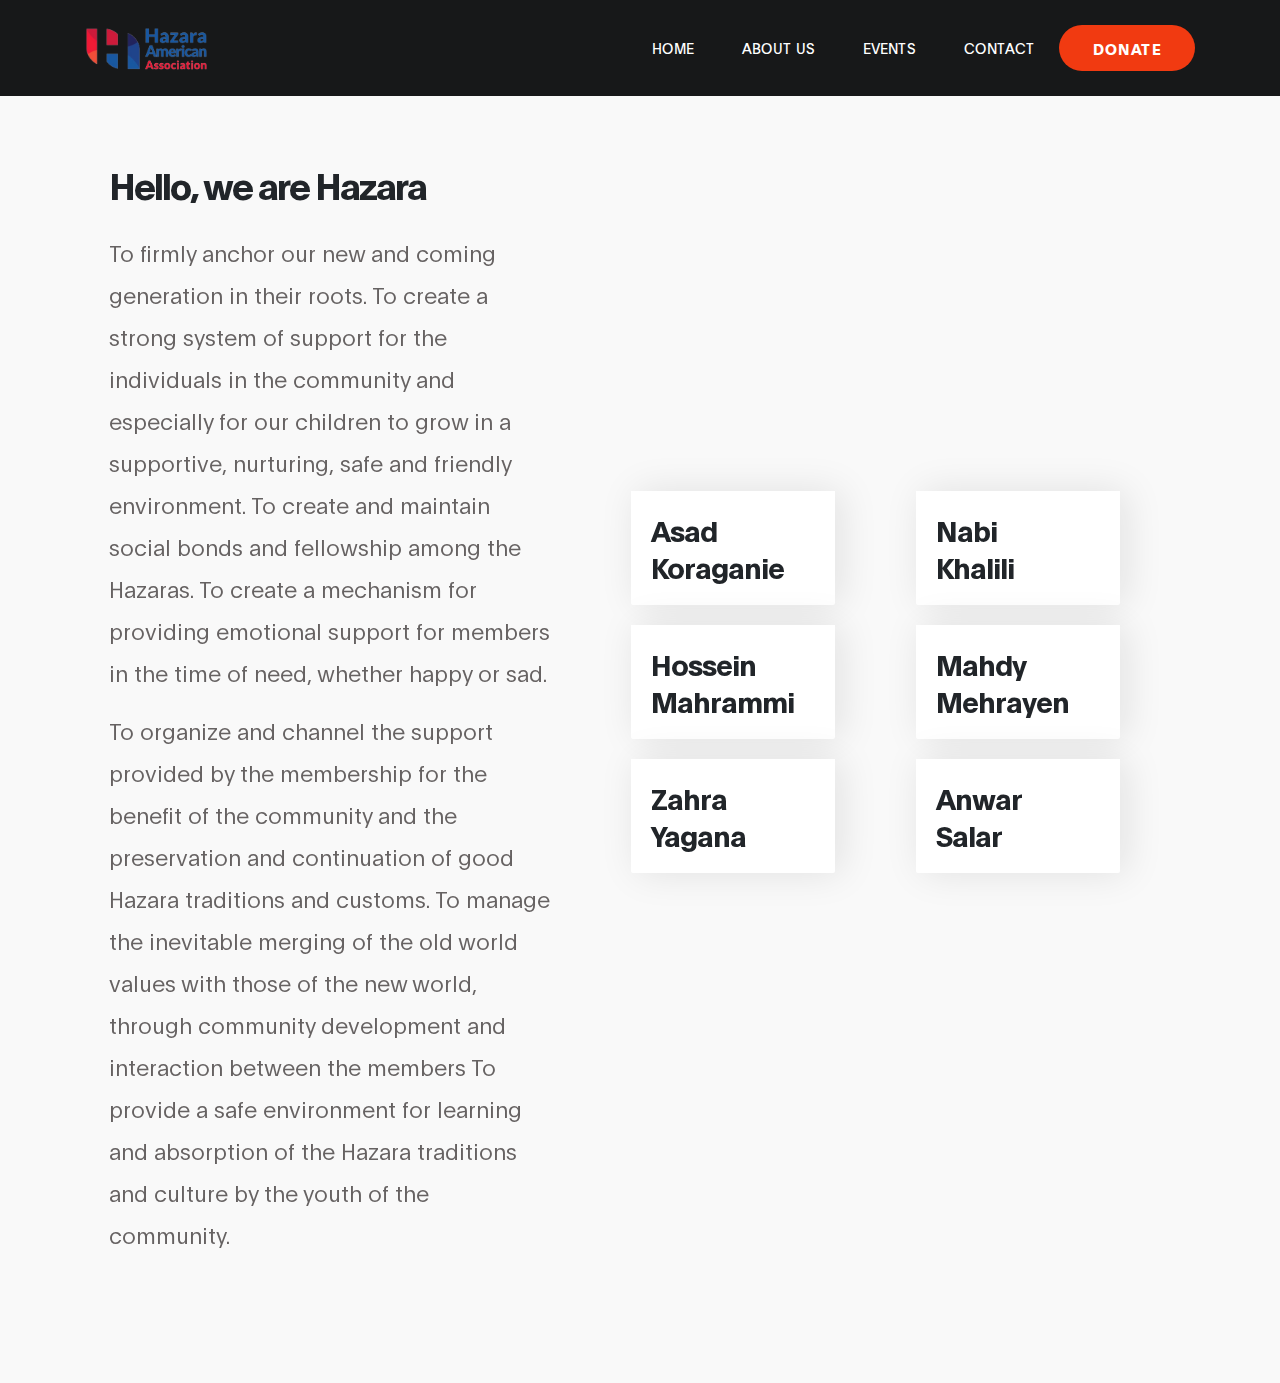
==== about.html @ 3518e9fa "last-commit" ====
<html lang="en">
<head>
    <meta charset="UTF-8">
    <meta http-equiv="X-UA-Compatible" content="IE=edge">
    <meta name="viewport" content="width=device-width, initial-scale=1.0">
    <link rel="shortcut icon" type="image/jpg" href="./2.png"/>
     <meta charset="UTF-8">
     <meta http-equiv="X-UA-Compatible" content="IE=Edge">
     <meta name="description" content="">
     <meta name="keywords" content="">
     <meta name="author" content="">
     <meta name="viewport" content="width=device-width, initial-scale=1, maximum-scale=1">

     <link href="https://fonts.googleapis.com/icon?family=Material+Icons" rel="stylesheet">
     <link rel="stylesheet" href="css/bootstrap.min.css">
     <link rel="stylesheet" href="css/font-awesome.min.css">
     <link rel="stylesheet" href="css/aos.css">
     <!-- MAIN CSS -->
     <link rel="stylesheet" href="css/tooplate-gymso-style.css">
    <title>About</title>
</head>
<body data-spy="scroll" data-target="#navbarNav" data-offset="50">
         <!-- ABOUT -->
         <nav class="navbar navbar-expand-lg fixed-top">
            <div class="container">
              <img id="logo" src="./images/logo.png" href="index.html" alt="logo" />
      
              <button
                class="navbar-toggler"
                type="button"
                data-toggle="collapse"
                data-target="#navbarNav"
                aria-controls="navbarNav"
                aria-expanded="false"
                aria-label="Toggle navigation"
              >
                <span class="navbar-toggler-icon"></span>
              </button>
      
              <div class="collapse navbar-collapse" id="navbarNav">
                <ul class="navbar-nav ml-lg-auto">
                  <li class="nav-item">
                    <a href="index.html" class="nav-link smoothScroll">Home</a>
                  </li>
      
                  <li class="nav-item">
                    <a href="about.html" class="nav-link smoothScroll">About Us</a>
                  </li>
      
                  <li class="nav-item">
                    <a href="events.html" class="nav-link smoothScroll">Events</a>
                  </li>
      
                  <li class="nav-item"></li>
      
                  <li class="nav-item">
                    <a href="contact.html" class="nav-link smoothScroll">Contact</a>
                  </li>
      
                  <li id="button-it" class="nav-item">
                    <a href="" class="nav-link smoothScroll">Donate</a>
                  </li>
                </ul>
              </div>
            </div>
          </nav>
         <section class="about section" id="about">
            <div class="container">
                 <div class="row">
    
                         <div class="mt-lg-5 mb-lg-0 mb-4 col-lg-5 col-md-10 mx-auto col-12">
                             <h2 class="mb-4" data-aos="fade-up" data-aos-delay="300">Hello, we are Hazara</h2>
                            <div class="fadeitup" data-aos="fade-up" data-aos-delay="400">
                             <p class="spaceIt" >To firmly anchor our new and coming generation in their roots. 
                                To create a strong system of support for the individuals in the community and especially for our children to grow in a supportive, nurturing, safe and friendly environment.
                                To create and maintain social bonds and fellowship among the Hazaras.
                                To create a mechanism for providing emotional support for members in the time of need, whether happy or sad. 
                                </p>
    
                             <p class="spaceIt">To organize and channel the support provided by the membership for the benefit of the community and the preservation and continuation of good Hazara traditions and customs.
                                To manage the inevitable merging of the old world values with those of the new world, through community development and interaction between the members
                                To provide a safe environment for learning and absorption of the Hazara traditions and culture by the youth of the community.    
                            </p>
                        </div>
    
                         </div>
                         <div class="ml-lg-auto col-lg-3 col-md-6 col-12" data-aos="fade-up" data-aos-delay="700">
                             <div class="team-thumb">
                                 <img src="https://upload.wikimedia.org/wikipedia/commons/thumb/b/bc/Unknown_person.jpg/694px-Unknown_person.jpg" class="img-fluid" alt="">
    
                                 <div class="team-info d-flex flex-column">
    
                                     <h3>Asad</h3>
                                     <h3>Koraganie</h3>
    
                                 </div>
                             </div>
                             <div class="team-thumb">
                                <img src="https://upload.wikimedia.org/wikipedia/commons/thumb/b/bc/Unknown_person.jpg/694px-Unknown_person.jpg" class="img-fluid" alt="">
    
                                <div class="team-info d-flex flex-column">
    
                                    <h3>Hossein</h3>
                                    <h3>Mahrammi</h3>
                                </div>
                            </div>
                            <div class="team-thumb">
                                <img src="https://upload.wikimedia.org/wikipedia/commons/thumb/b/bc/Unknown_person.jpg/694px-Unknown_person.jpg" class="img-fluid" alt="">
    
                                <div class="team-info d-flex flex-column">
    
                                    <h3>Zahra</h3>
                                    <h3>Yagana</h3>
                                </div>
                            </div>
                         </div>
                         
    
                         <div class="mr-lg-auto mt-5 mt-lg-0 mt-md-0 col-lg-3 col-md-6 col-12" data-aos="fade-up" data-aos-delay="800">
                             <div class="team-thumb">
                                <img src="https://upload.wikimedia.org/wikipedia/commons/thumb/b/bc/Unknown_person.jpg/694px-Unknown_person.jpg" class="img-fluid" alt="">
    
                                 <div class="team-info d-flex flex-column">
    
                                     <h3>Nabi</h3>
                                     <h3>Khalili</h3>
                                 </div>
                             </div>
                             <div class="team-thumb">
                                <img src="https://upload.wikimedia.org/wikipedia/commons/thumb/b/bc/Unknown_person.jpg/694px-Unknown_person.jpg" class="img-fluid" alt="">
    
                                <div class="team-info d-flex flex-column">
    
                                    <h3>Mahdy</h3>
                                    <h3>Mehrayen</h3>
                                </div>
                            </div>
                            <div class="team-thumb">
                                <img src="https://upload.wikimedia.org/wikipedia/commons/thumb/b/bc/Unknown_person.jpg/694px-Unknown_person.jpg" class="img-fluid" alt="">
    
                                <div class="team-info d-flex flex-column">
    
                                    <h3>Anwar</h3>
                                    <h3>Salar</h3>
    
                                </div>
                            </div>
                         </div>
    
                         
                 </div>
                 
            </div>
    </section>
    <script src="js/jquery.min.js"></script>
    <script src="js/bootstrap.min.js"></script>
    <script src="js/aos.js"></script>
    <script src="js/smoothscroll.js"></script>
    <script src="js/custom.js"></script>
</body>
</html>
---- css/tooplate-gymso-style.css ----
/*

Tooplate 2119 Gymso Fitness

https://www.tooplate.com/view/2119-gymso-fitness

*/

@font-face {
  font-family: "Plain";
  src: url("../fonts/Plain-Regular.woff2") format("woff2"),
    url("../fonts/Plain-Regular.woff") format("woff");
  font-weight: normal;
  font-style: normal;
}

@font-face {
  font-family: "Plain";
  src: url("../fonts/Plain-Light.woff2") format("woff2"),
    url("../fonts/Plain-Light.woff") format("woff");
  font-weight: 300;
  font-style: normal;
}

@font-face {
  font-family: "Plain";
  src: url("../fonts/Plain-Bold.woff2") format("woff2"),
    url("../fonts/Plain-Bold.woff") format("woff");
  font-weight: bold;
  font-style: normal;
}

:root {
  --primary-color: #f13a11;
  --white-color: #ffffff;
  --dark-color: #171819;
  --about-bg-color: #f9f9f9;

  --gray-color: #909090;
  --link-color: #404040;
  --p-color: #666262;

  --base-font-family: "Plain", sans-serif;
  --font-weight-bold: bold;
  --font-weight-normal: normal;
  --font-weight-light: 300;
  --font-weight-thin: 100;

  --h1-font-size: 48px;
  --h2-font-size: 36px;
  --h3-font-size: 28px;
  --h4-font-size: 24px;
  --h5-font-size: 22px;
  --h6-font-size: 22px;
  --p-font-size: 18px;
  --base-font-size: 16px;
  --menu-font-size: 14px;

  --border-radius-large: 100%;
  --border-radius-small: 2px;
}

body {
  background: var(--white-color);
  font-family: var(--base-font-family);
}

/*---------------------------------------
     TYPOGRAPHY              
  -----------------------------------------*/

h1,
h2,
h3,
h4,
h5,
h6 {
  font-weight: var(--font-weight-thin);
  line-height: normal;
}

h1 {
  font-size: var(--h1-font-size);
  font-weight: var(--font-weight-bold);
  letter-spacing: -1px;
  text-transform: uppercase;
  margin: 20px 0;
}

h2 {
  font-size: var(--h2-font-size);
  font-weight: var(--font-weight-bold);
  letter-spacing: -2px;
}

h3 {
  font-size: var(--h3-font-size);
  font-weight: var(--font-weight-bold);
  letter-spacing: -1px;
  margin: 0;
}

h4 {
  font-size: var(--h4-font-size);
}

h5 {
  font-size: var(--h5-font-size);
}

h6 {
  color: var(--gray-color);
  font-size: var(--h6-font-size);
  line-height: inherit;
  margin: 0;
}

p {
  color: var(--p-color);
  font-size: var(--p-font-size);
  font-weight: var(--font-weight-light);
  line-height: 1.5em;
}

b,
strong {
  font-weight: var(--font-weight-bold);
  letter-spacing: 0;
}

.section {
  padding: 7rem 0;
}

/* BUTTON */

.custom-btn {
  background: transparent;
  border-radius: var(--border-radius-small);
  padding: 14px 24px;
  color: var(--white-color);
  font-size: var(--menu-font-size);
  font-weight: var(--font-weight-normal);
  text-transform: uppercase;
  letter-spacing: 0.5px;
  white-space: nowrap;
  transition: all 0.3s ease;
}

.custom-btn:hover {
  color: var(--primary-color);
}

.custom-btn:focus {
  box-shadow: none;
}

.custom-btn.bordered:hover,
.custom-btn.bordered:focus,
.custom-btn.bg-color:hover,
.custom-btn.bg-color:focus {
  background: var(--white-color);
  border-color: transparent;
  color: var(--primary-color);
}

.bordered {
  border: 1px solid var(--primary-color);
  color: var(--primary-color);
}

.bg-color {
  background: var(--primary-color);
  color: var(--white-color);
}

/*---------------------------------------
     GENERAL               
  -----------------------------------------*/

* {
  -webkit-box-sizing: border-box;
  -moz-box-sizing: border-box;
  box-sizing: border-box;
}

*::before,
*::after {
  -webkit-box-sizing: border-box;
  -moz-box-sizing: border-box;
  box-sizing: border-box;
}

a {
  color: var(--link-color);
  font-weight: normal;
  text-decoration: none;
  transition: all 0.3s ease;
}

a:hover,
a:active,
a:focus {
  color: var(--primary-color);
  outline: none;
  text-decoration: none;
}

/* BG OVERLAY */

.bg-overlay {
  background: var(--dark-color);
  position: absolute;
  top: 0;
  right: 0;
  bottom: 0;
  left: 0;
  width: 100%;
  height: 100%;
  opacity: 0.6;
}

/*---------------------------------------
     MODAL              
  -----------------------------------------*/

.modal-content {
  padding: 2rem 3rem;
}

.modal-header,
.modal-body,
.modal-footer {
  border: 0;
  padding: 0;
}

.membership-form a {
  color: var(--primary-color);
}

/*---------------------------------------
    FEATURE          
  -----------------------------------------*/

.feature {
  background: var(--dark-color);
  padding: 5rem 0;
}

/*---------------------------------------
     MENU             
  -----------------------------------------*/

.navbar {
  background: var(--dark-color);
  padding: 1rem;
}

.navbar-expand-lg .navbar-nav .nav-link {
  padding-right: 1.5rem;
  padding-left: 1.5rem;
}

.navbar-brand {
  color: var(--white-color);
  font-size: var(--h3-font-size);
  font-weight: var(--font-weight-bold);
  line-height: normal;
  padding-top: 0;
}

.nav-item .nav-link {
  display: block;
  color: var(--white-color);
  font-size: var(--menu-font-size);
  font-weight: var(--font-weight-normal);
  text-transform: uppercase;
  padding: 2px 6px;
}

.nav-item .nav-link.active,
.nav-item .nav-link:hover {
  color: var(--primary-color);
}

.navbar .social-icon li a {
  color: var(--white-color);
}

.navbar-toggler {
  border: 0;
  padding: 0;
  cursor: pointer;
  margin: 0 10px 0 0;
  width: 30px;
  height: 35px;
  outline: none;
}

.navbar-toggler:focus {
  outline: none;
}

.navbar-toggler[aria-expanded="true"] .navbar-toggler-icon {
  background: transparent;
}

.navbar-toggler[aria-expanded="true"] .navbar-toggler-icon::before,
.navbar-toggler[aria-expanded="true"] .navbar-toggler-icon::after {
  transition: top 300ms 50ms ease, -webkit-transform 300ms 350ms ease;
  transition: top 300ms 50ms ease, transform 300ms 350ms ease;
  transition: top 300ms 50ms ease, transform 300ms 350ms ease,
    -webkit-transform 300ms 350ms ease;
  top: 0;
}

.navbar-toggler[aria-expanded="true"] .navbar-toggler-icon::before {
  transform: rotate(45deg);
}

.navbar-toggler[aria-expanded="true"] .navbar-toggler-icon::after {
  transform: rotate(-45deg);
}

.navbar-toggler .navbar-toggler-icon {
  background: var(--primary-color);
  transition: background 10ms 300ms ease;
  display: block;
  width: 30px;
  height: 2px;
  position: relative;
}

.navbar-toggler .navbar-toggler-icon::before,
.navbar-toggler .navbar-toggler-icon::after {
  transition: top 300ms 350ms ease, -webkit-transform 300ms 50ms ease;
  transition: top 300ms 350ms ease, transform 300ms 50ms ease;
  transition: top 300ms 350ms ease, transform 300ms 50ms ease,
    -webkit-transform 300ms 50ms ease;
  position: absolute;
  right: 0;
  left: 0;
  background: var(--primary-color);
  width: 30px;
  height: 2px;
  content: "";
}

.navbar-toggler .navbar-toggler-icon::before {
  top: -8px;
}

.navbar-toggler .navbar-toggler-icon::after {
  top: 8px;
}

/*---------------------------------------
     HERO              
  -----------------------------------------*/

.hero {
  background-image: url(../images/1.jpg);
  background-size: cover;
  background-position: top;
  background-repeat: no-repeat;
  vertical-align: middle;
  min-height: 100vh;
  position: relative;
  animation: slide 20s infinite;
}

@keyframes slide{
  25%{
    background-image: url(../images/1.jpg);
  }
  50%{
    background-image: url(../images/2.jpg);
  }
  75%{
    background-image: url(../images/3.jpg);
  }
  100%{
    background-image: url(../images/4.jpg);
  }
}

/*---------------------------------------
     CLASS               
  -----------------------------------------*/

.class-info {
  background: var(--white-color);
  box-shadow: 6px 0 38px rgba(20, 20, 20, 0.1);
  border-radius: 0 0 2px 2px;
  padding: 1rem 2rem;
  position: relative;
}

.class-info img {
  border-radius: 2px 2px 0 0;
}

.class-info strong {
  color: var(--gray-color);
}

.class-price {
  background: var(--primary-color);
  border-radius: var(--border-radius-large);
  color: var(--white-color);
  font-weight: var(--font-weight-bold);
  display: block;
  position: absolute;
  top: 2rem;
  right: 2rem;
  width: 3.5rem;
  height: 3.5rem;
  line-height: 3.5rem;
  text-align: center;
}

/*---------------------------------------
     SCHEDULE             
  -----------------------------------------*/

.schedule {
  background: var(--dark-color);
}

.schedule-table {
  display: table;
  border: 0;
  text-align: center;
}

.schedule-table strong,
.schedule-table span {
  display: block;
  text-align: center;
}

.schedule-table strong {
  color: var(--white-color);
}

.schedule-table span {
  color: var(--gray-color);
}

.schedule-table span,
.schedule-table small {
  font-size: var(--menu-font-size);
  text-transform: uppercase;
}

.schedule-table small {
  position: relative;
  top: 10px;
}

.table .thead-light th,
.schedule-table tr td:first-child {
  background: var(--primary-color);
  border: 1px solid #212122;
  color: var(--white-color);
}

.schedule-table .thead-light th {
  border-bottom: 0;
  text-transform: uppercase;
}

.table-bordered td,
.table-bordered th {
  border: 1px solid #212122;
}

.table-bordered td {
  padding-bottom: 22px;
}

.table td,
.table th {
  padding: 1rem;
}

/*---------------------------------------
      ABOUT & TEAM            
  -----------------------------------------*/

.about {
  background: var(--about-bg-color);
}

.about-working-hours {
  border-left: 2px solid;
  padding-left: 3.5rem;
}

.about-working-hours strong {
  color: var(--white-color);
  opacity: 0.85;
}

.team-thumb {
  margin-bottom: 20px;
  width: 80%;
  position: relative;
}

.spaceIt{
  line-height: 42px;
  font-size: 22px;
}

.team-info {
  background: var(--white-color);
  border-radius: 0 0 2px 2px;
  box-shadow: 6px 0 38px rgba(20, 20, 20, 0.1);
  padding: 20px;
  position: relative;
}

.team-info span {
  font-weight: var(--font-weight-light);
  opacity: 0.85;
}

.team-info .social-icon {
  position: absolute;
  top: 10px;
  right: 20px;
}

.team-info .social-icon li {
  display: block;
}

/*---------------------------------------
     CONTACT              
  -----------------------------------------*/

  .contact{
    background-color: #f9f9f9;
    height: 100vh;
    display: flex;
    justify-content: center;
    align-items: center;
  }
.webform input,
button#submit-button {
  height: calc(2.25rem + 20px);
}

.form-control {
  border-radius: var(--border-radius-small);
  margin: 1.3rem 0;
}

.form-control:focus {
  box-shadow: none;
  border-color: var(--dark-color);
}

button#submit-button {
  background: var(--dark-color);
  border-color: transparent;
  color: var(--white-color);
  cursor: pointer;
  transition: all 0.3s ease;
}

button#submit-button:hover {
  background: var(--primary-color);
}

.contact h2 + p {
  max-width: 90%;
}

.google-map {
  border-top: 1px solid #efebeb;
  margin-top: 2.5rem;
  padding-top: 2.5rem;
}

.google-map iframe {
  width: 100%;
}

/*---------------------------------------
     FOOTER              
  -----------------------------------------*/

.site-footer {
  border-top: 1px solid #efebeb;
  padding: 3rem 0;
}

.site-footer a {
  color: var(--p-color);
  font-weight: var(--font-weight-light);
}

.site-footer p {
  font-size: var(--base-font-size);
}

.contact .fa,
.site-footer .fa {
  color: var(--primary-color);
}

#dropdownMenu2 {
  display: flex;
  color: var(--white-color);
  cursor: pointer;
}

.material-icons {
  -moz-transition: all 0.3s;
  -webkit-transition: all 0.3s;
  transition: all 0.3s;
}

.material-icons.down {
  -moz-transform: rotate(180deg);
  -webkit-transform: rotate(180deg);
  transform: rotate(180deg);
}

.material-icons.reverse {
  -moz-transform: rotate(0deg);
  -webkit-transform: rotate(0deg);
  transform: rotate(0deg);
}

#no-pad {
  padding: 0;
}

#dropdownMenu2:hover {
  color: var(--primary-color);
}

#dropdownMenu2:focus {
  color: var(--primary-color);
}

.dropdown button {
  background: none;
  border: none;
  outline: none;
  color: var(--white-color);
  font-size: var(--menu-font-size);
  font-weight: var(--font-weight-normal);
  text-transform: uppercase;
  padding: 2px 6px;
}
.dropdown .btn:hover {
  background: none;
  border: none;
  color: var(--primary-color);
  padding: 2px 6px;
}

.dropdown .btn:focus {
  background: none;
  border: none;
  color: var(--primary-color);
  padding: 2px 6px;
}
.dropdown .btn:active {
  background: none;
  border: none;
  color: var(--primary-color);
  padding: 2px 6px;
}

.dropdown-menu {
  background: rgba(11, 11, 11, 0.87);
}

.dropdown-menu .dropdown-item {
  margin-top: 10px;
  color: var(--white-color);
}

.dropdown-menu .dropdown-item:hover {
  background: rgba(11, 11, 11, 0.368);
  color: var(--primary-color);
}

#logo{
  width: 12%;
}

#button-it{
  background-color: var(--primary-color);
  border: none;
  padding: 10px 10px;
  border-radius: 500px;
  cursor: pointer;
  transition: all 0.3s;
}

li{
  display: flex;
  align-items: center;
}

#button-it a{
  font-size: 15px;
  font-weight: 600;
  letter-spacing: 0.5px;
}

#button-it:hover{
  background-color: var(--white-color);
  color: var(--primary-color);
}

.indecol{
  display: flex;
  margin-bottom: 50px;
}

.spaceOut{
  margin: 20px 20px;
}

.row{
  display: flex;
  justify-content: center;
  align-items: center;
}

.centerThem{
  display: flex;
  flex-direction: column;
  justify-content: center;
  align-items: center;
}

/*---------------------------------------
     SOCIAL ICON              
  -----------------------------------------*/

.social-icon {
  position: relative;
  padding: 0;
  margin: 5px 0 0 0;
}

.social-icon li {
  display: inline-block;
  list-style: none;
}

.social-icon li a {
  text-decoration: none;
  display: inline-block;
  color: var(--p-color);
  font-size: var(--p-font-size);
  font-weight: var(--font-weight-bold);
  margin: 5px 10px;
  text-align: center;
}

.social-icon li a:hover {
  color: var(--primary-color);
}

/*---------------------------------------
     RESPONSIVE STYLES              
  -----------------------------------------*/

 @media (max-width: 1010px){
  .indecol{
    flex-direction: column;
  }
 } 
@media screen and (max-width: 992px) {
  .section {
    padding: 5rem 0;
  }

  .nav-item .nav-link {
    padding: 6px;
  }

  .navbar .social-icon {
    margin-top: 22px;
  }

  .navbar-collapse,
  .site-footer {
    text-align: center;
  }

  .schedule-table {
    display: block;
  }

  .modal-content {
    padding: 2rem;
  }
}

@media screen and (max-width: 767px) {
  h1 {
    font-size: 38px;
  }

  .about-working-hours {
    border-left: 0;
    padding: 22px 0 0 0;
  }

  .contact h2 span {
    display: block;
  }
}
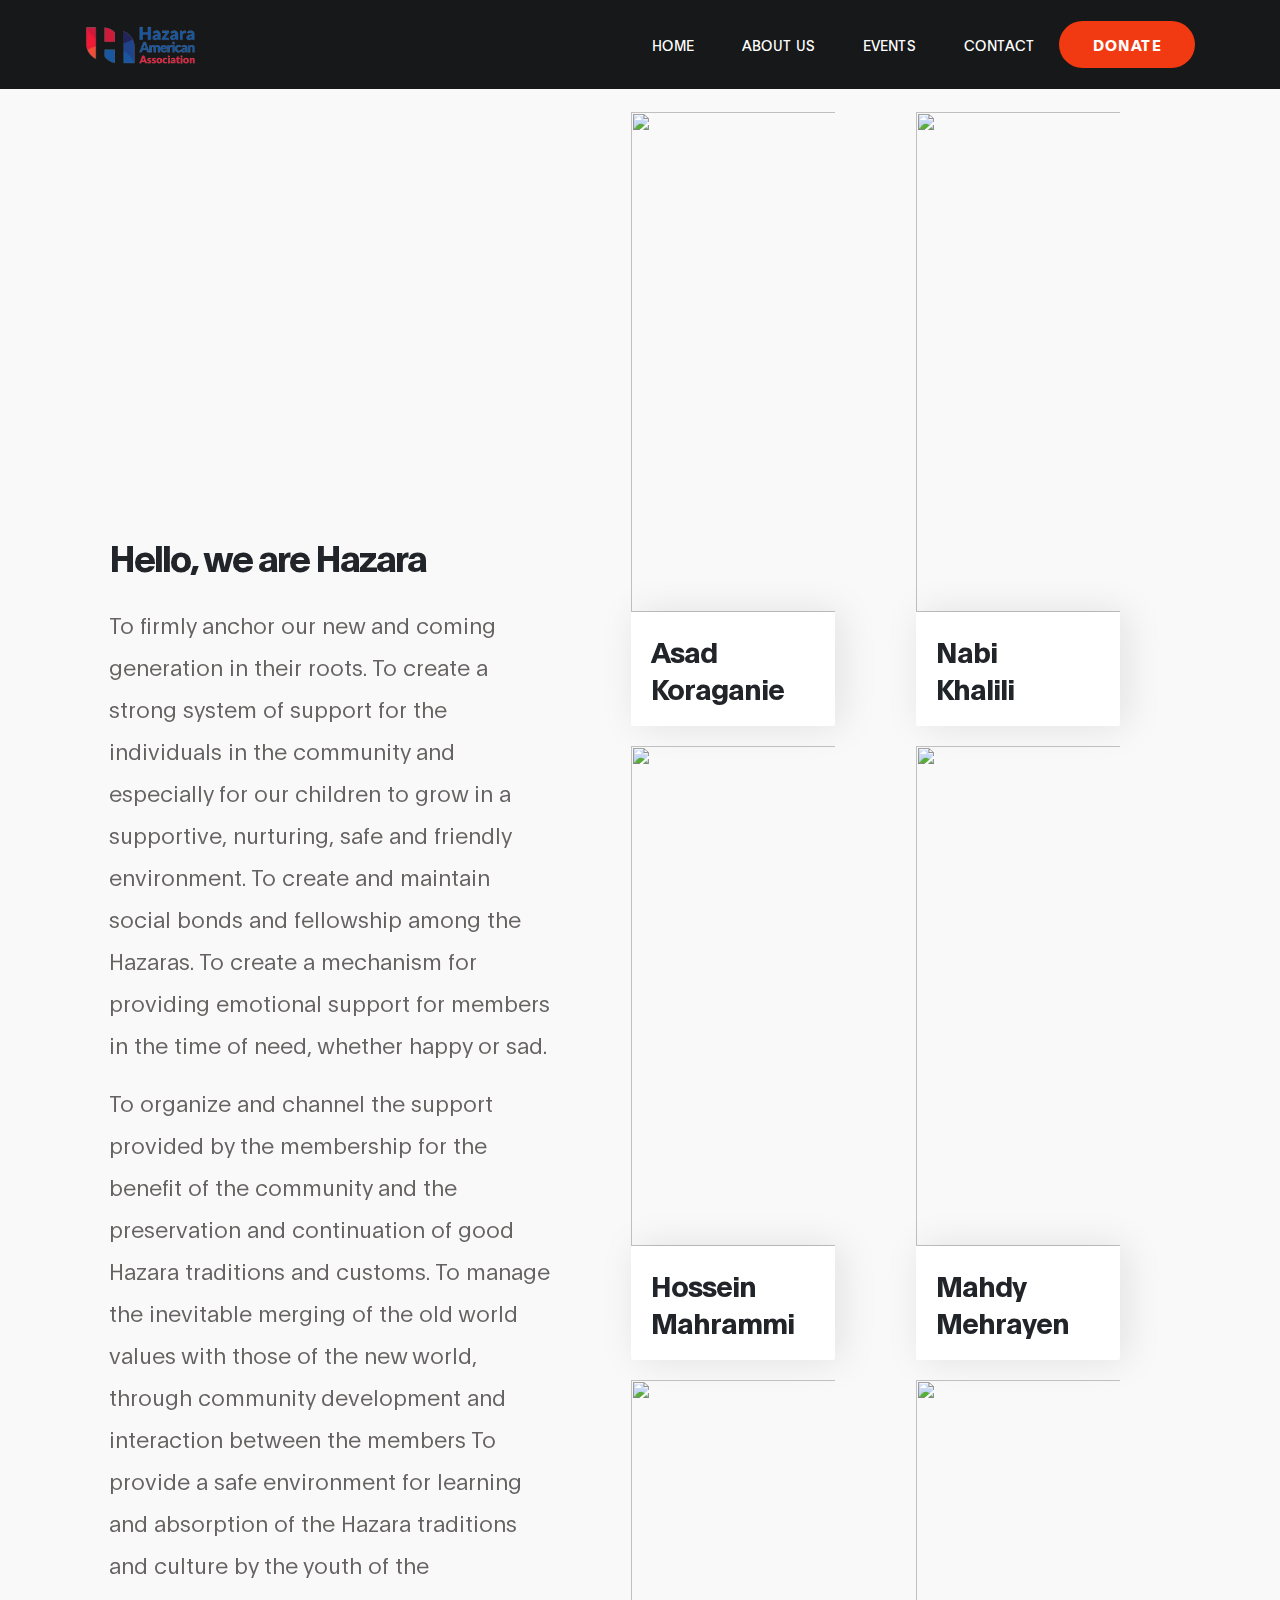
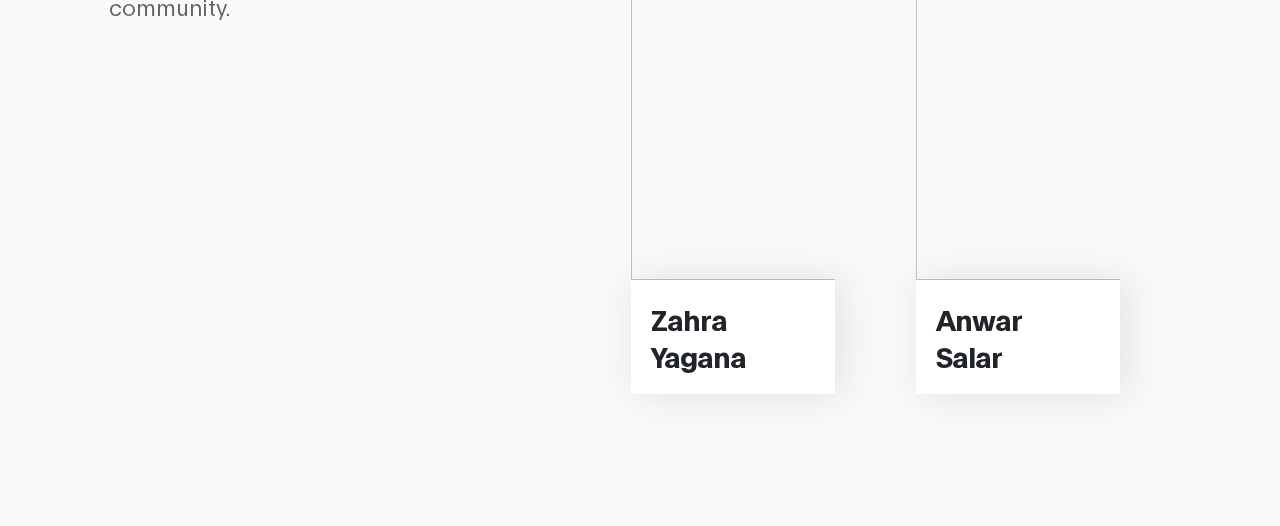
==== commit 84502929: "commiting-again;-;" ====
--- a/about.html
+++ b/about.html
@@ -84,7 +84,7 @@
                         </div>
     
                          </div>
-                         <div class="ml-lg-auto col-lg-3 col-md-6 col-12" data-aos="fade-up" data-aos-delay="700">
+                         <div id="col" class="ml-lg-auto col-lg-3 col-md-6 col-12" data-aos="fade-up" data-aos-delay="700">
                              <div class="team-thumb">
                                  <img src="https://upload.wikimedia.org/wikipedia/commons/thumb/b/bc/Unknown_person.jpg/694px-Unknown_person.jpg" class="img-fluid" alt="">
     
@@ -116,7 +116,7 @@
                          </div>
                          
     
-                         <div class="mr-lg-auto mt-5 mt-lg-0 mt-md-0 col-lg-3 col-md-6 col-12" data-aos="fade-up" data-aos-delay="800">
+                         <div id="col" class="mr-lg-auto mt-5 mt-lg-0 mt-md-0 col-lg-3 col-md-6 col-12" data-aos="fade-up" data-aos-delay="800">
                              <div class="team-thumb">
                                 <img src="https://upload.wikimedia.org/wikipedia/commons/thumb/b/bc/Unknown_person.jpg/694px-Unknown_person.jpg" class="img-fluid" alt="">
     
--- a/css/tooplate-gymso-style.css
+++ b/css/tooplate-gymso-style.css
@@ -509,6 +509,10 @@
   position: relative;
 }
 
+.class-info{
+  height: 250px;
+}
+
 .spaceIt{
   line-height: 42px;
   font-size: 22px;
@@ -693,11 +697,14 @@
 }
 
 #logo{
-  width: 12%;
+  width: 120px;
 }
 
 #button-it{
   background-color: var(--primary-color);
+  display: flex;
+  justify-content: center;
+  align-items: center;
   border: none;
   padding: 10px 10px;
   border-radius: 500px;
@@ -724,6 +731,10 @@
 .indecol{
   display: flex;
   margin-bottom: 50px;
+}
+
+.img-fluid{
+  width: 500px;
 }
 
 .spaceOut{
@@ -787,7 +798,23 @@
   }
 
   .nav-item .nav-link {
-    padding: 6px;
+    padding: 15px;
+  }
+
+  #logo{
+    width: 90px;
+  }
+
+#button-it{
+  margin-top: 20px;
+  padding: 0px 0px;
+}
+
+  #button-it a{
+    text-align: center  ;
+    font-size: 25px;
+    font-weight: 600;
+    letter-spacing: 0.5px;
   }
 
   .navbar .social-icon {
@@ -821,4 +848,11 @@
   .contact h2 span {
     display: block;
   }
-}
+
+  #col {
+    display: flex;
+    flex-direction: column;
+    justify-content: center;
+    align-items: center;
+  }
+}
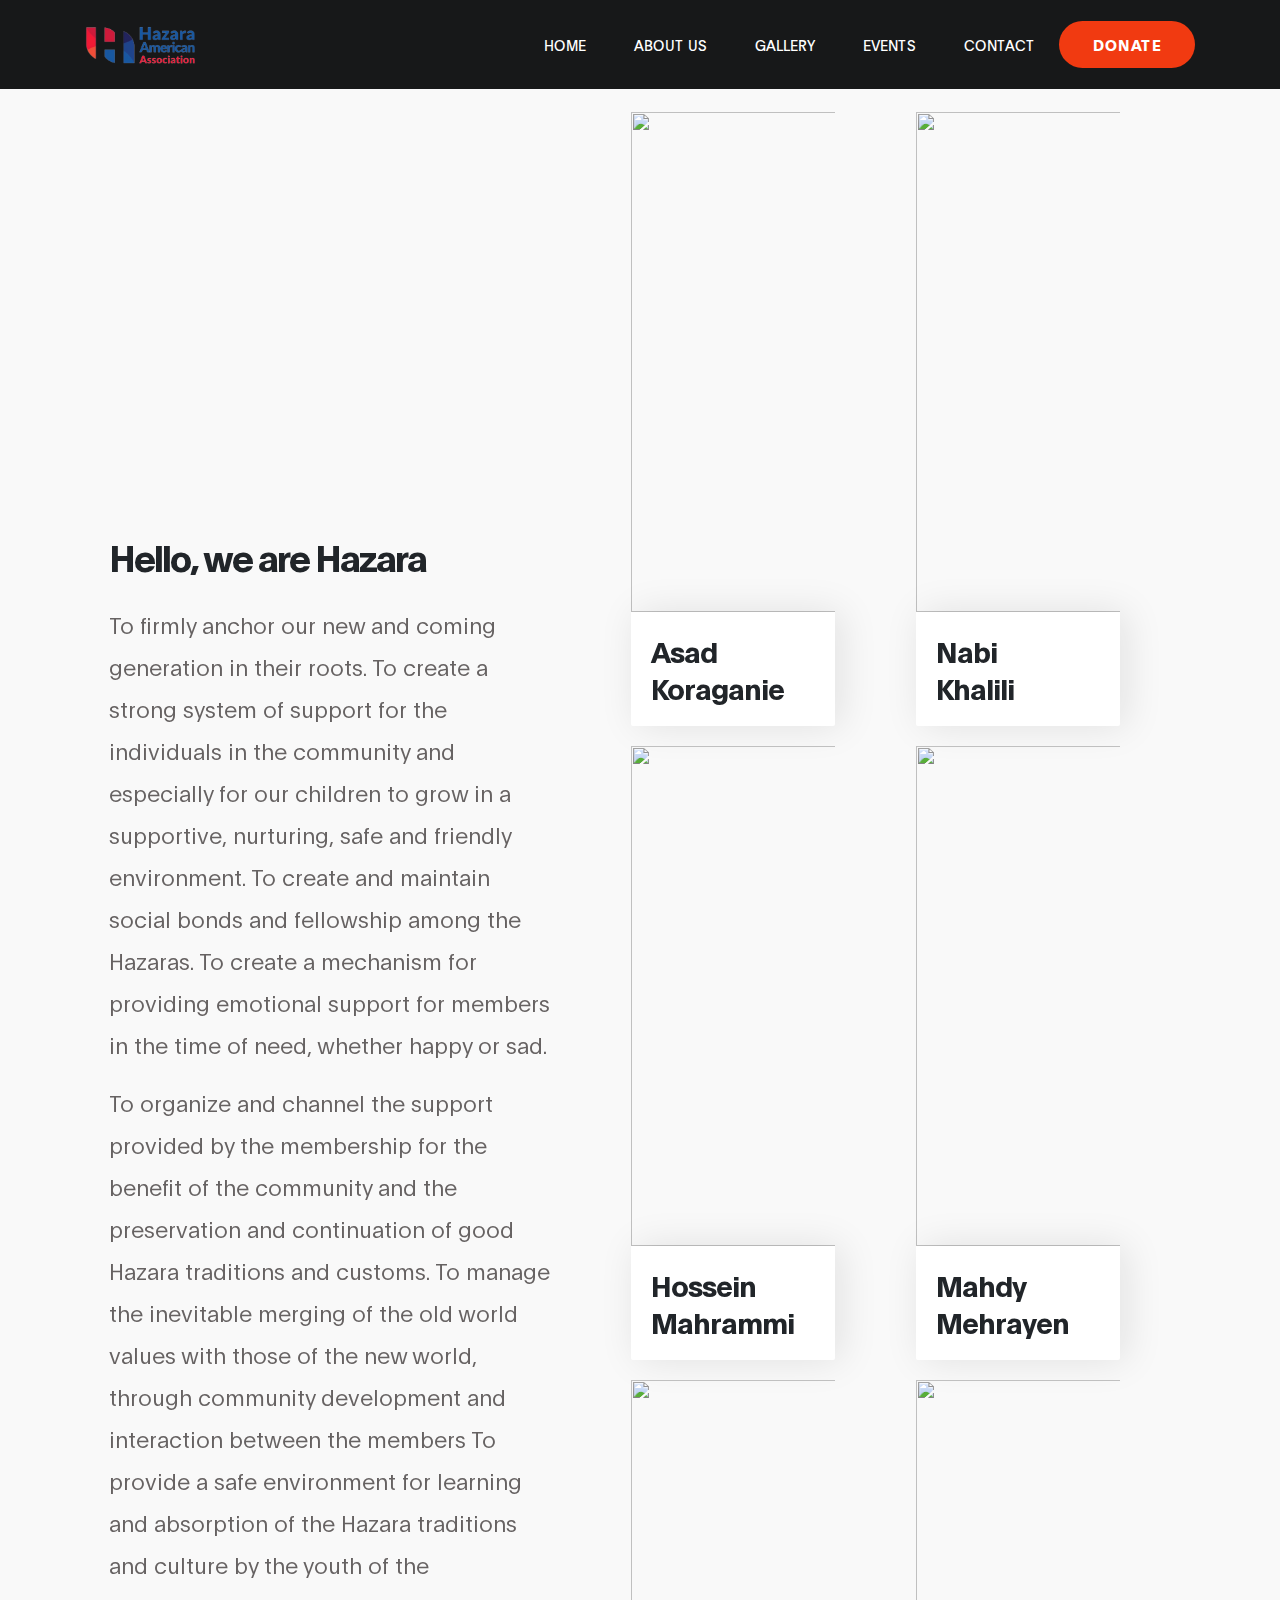
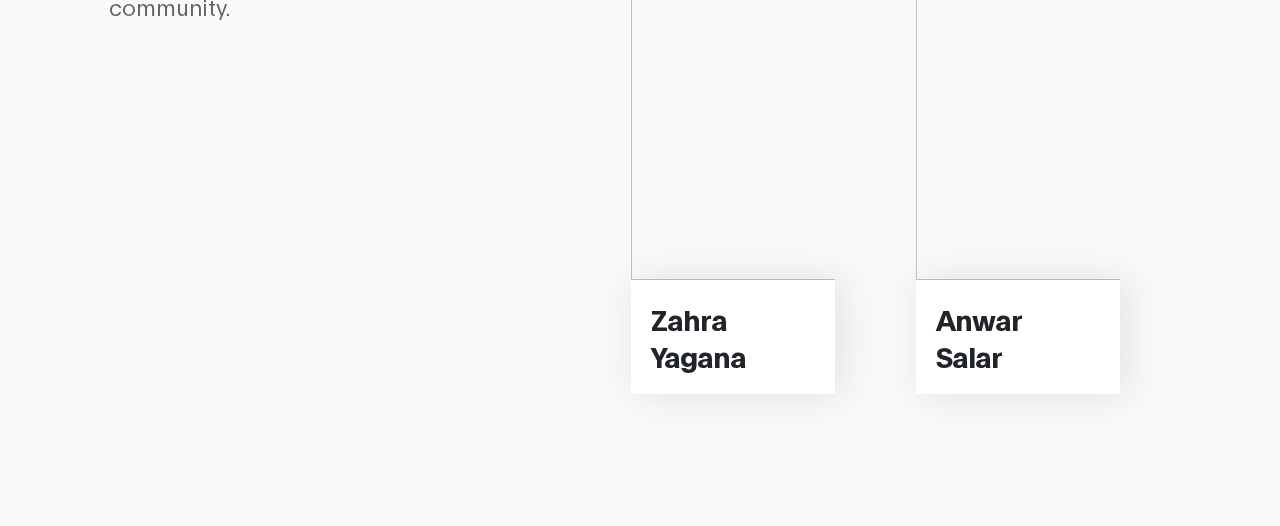
==== commit bfb2441a: "gallery-commit" ====
--- a/about.html
+++ b/about.html
@@ -40,13 +40,17 @@
               <div class="collapse navbar-collapse" id="navbarNav">
                 <ul class="navbar-nav ml-lg-auto">
                   <li class="nav-item">
-                    <a href="index.html" class="nav-link smoothScroll">Home</a>
+                    <a href="home.html" class="nav-link smoothScroll">Home</a>
                   </li>
       
                   <li class="nav-item">
                     <a href="about.html" class="nav-link smoothScroll">About Us</a>
                   </li>
-      
+                  
+                  <li class="nav-item">
+                    <a href="gallery.html" class="nav-link smoothScroll">Gallery</a>
+                  </li>
+
                   <li class="nav-item">
                     <a href="events.html" class="nav-link smoothScroll">Events</a>
                   </li>
@@ -69,8 +73,8 @@
                  <div class="row">
     
                          <div class="mt-lg-5 mb-lg-0 mb-4 col-lg-5 col-md-10 mx-auto col-12">
-                             <h2 class="mb-4" data-aos="fade-up" data-aos-delay="300">Hello, we are Hazara</h2>
-                            <div class="fadeitup" data-aos="fade-up" data-aos-delay="400">
+                             <h2 class="mb-4" data-aos="fade-up" data-aos-delay="100">Hello, we are Hazara</h2>
+                            <div class="fadeitup" data-aos="fade-up" data-aos-delay="150">
                              <p class="spaceIt" >To firmly anchor our new and coming generation in their roots. 
                                 To create a strong system of support for the individuals in the community and especially for our children to grow in a supportive, nurturing, safe and friendly environment.
                                 To create and maintain social bonds and fellowship among the Hazaras.
@@ -84,7 +88,7 @@
                         </div>
     
                          </div>
-                         <div id="col" class="ml-lg-auto col-lg-3 col-md-6 col-12" data-aos="fade-up" data-aos-delay="700">
+                         <div id="col" class="ml-lg-auto col-lg-3 col-md-6 col-12" data-aos="fade-right" data-aos-delay="150">
                              <div class="team-thumb">
                                  <img src="https://upload.wikimedia.org/wikipedia/commons/thumb/b/bc/Unknown_person.jpg/694px-Unknown_person.jpg" class="img-fluid" alt="">
     
@@ -116,7 +120,7 @@
                          </div>
                          
     
-                         <div id="col" class="mr-lg-auto mt-5 mt-lg-0 mt-md-0 col-lg-3 col-md-6 col-12" data-aos="fade-up" data-aos-delay="800">
+                         <div id="col" class="mr-lg-auto mt-5 mt-lg-0 mt-md-0 col-lg-3 col-md-6 col-12" data-aos="fade-left" data-aos-delay="200">
                              <div class="team-thumb">
                                 <img src="https://upload.wikimedia.org/wikipedia/commons/thumb/b/bc/Unknown_person.jpg/694px-Unknown_person.jpg" class="img-fluid" alt="">
     
--- a/css/tooplate-gymso-style.css
+++ b/css/tooplate-gymso-style.css
@@ -217,7 +217,7 @@
   left: 0;
   width: 100%;
   height: 100%;
-  opacity: 0.6;
+  opacity: 0.75;
 }
 
 /*---------------------------------------
@@ -370,21 +370,6 @@
   animation: slide 20s infinite;
 }
 
-@keyframes slide{
-  25%{
-    background-image: url(../images/1.jpg);
-  }
-  50%{
-    background-image: url(../images/2.jpg);
-  }
-  75%{
-    background-image: url(../images/3.jpg);
-  }
-  100%{
-    background-image: url(../images/4.jpg);
-  }
-}
-
 /*---------------------------------------
      CLASS               
   -----------------------------------------*/
@@ -516,6 +501,39 @@
 .spaceIt{
   line-height: 42px;
   font-size: 22px;
+}
+
+.image-grid{
+  box-sizing: border-box;
+  padding:  16px;
+  margin-top: 100px;
+  display: grid;
+  grid-template-columns: repeat(4,1fr);
+  grid-auto-rows: 300px;
+  gap: 16px;
+}
+
+.image-grid img{
+  width: 100%;
+  height: 100%;
+  object-fit: cover;
+}
+
+.image-grid-row-col-2{
+  grid-row: span 2;
+  grid-column: span 2;
+}
+
+.image-grid-col-2{
+  grid-column: span 2;
+}
+
+/* Anything udner 1024px */
+@media screen and (max-width: 1024px) {
+	.image-grid {
+    grid-template-columns: repeat(2,1fr);
+    grid-auto-rows: 200px;
+	}
 }
 
 .team-info {
